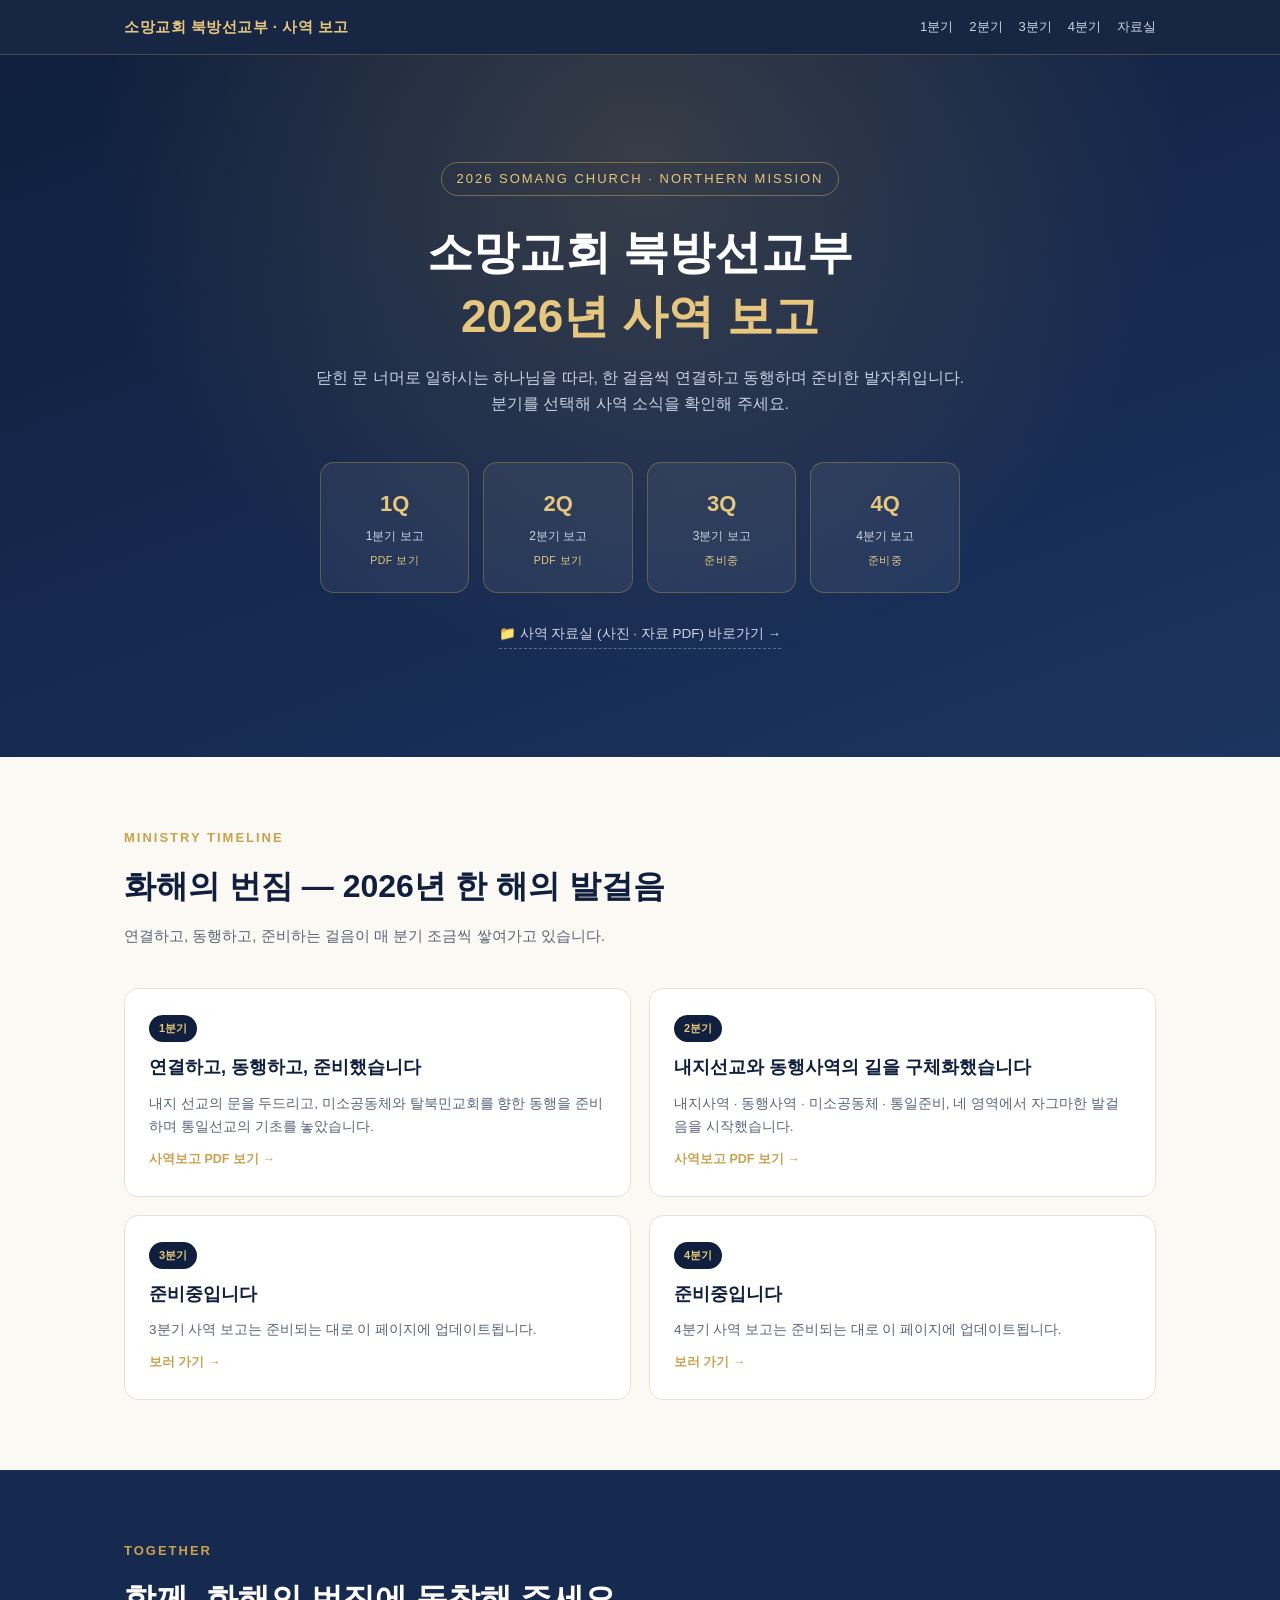
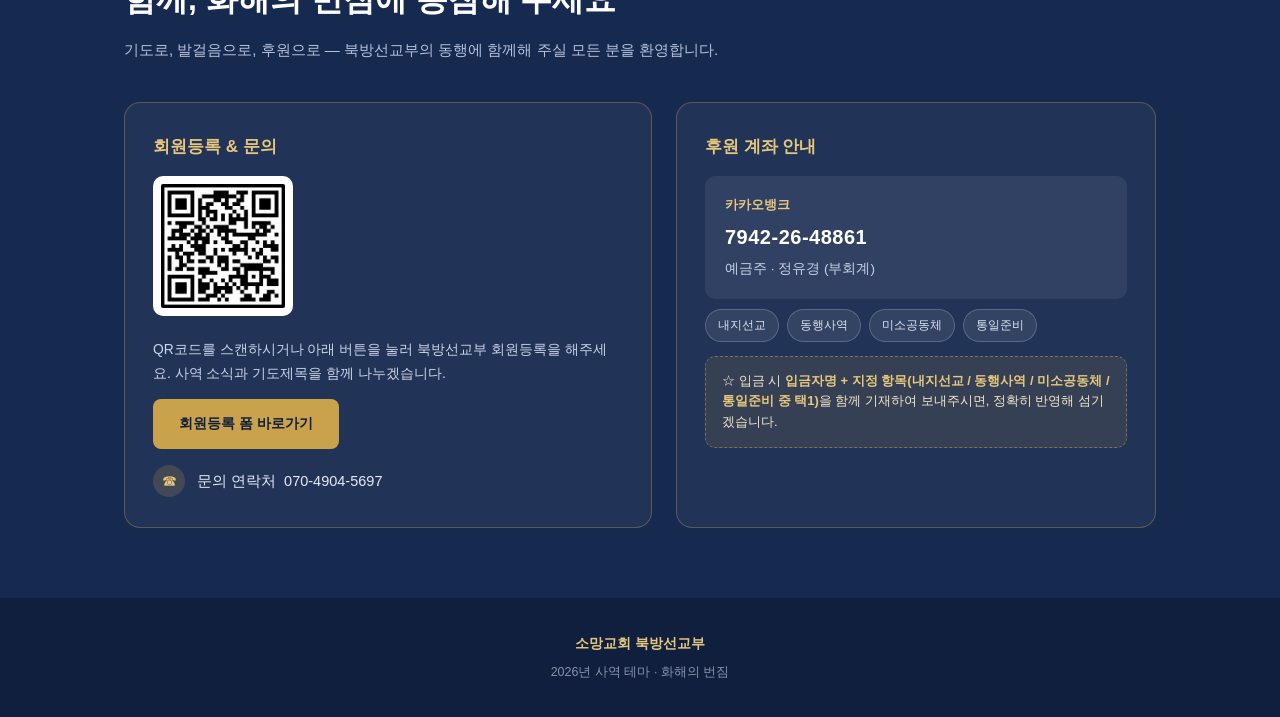
==== index.html @ d66ccf81 "Add files via upload" ====
<!DOCTYPE html>
<html lang="ko">
<head>
<meta charset="UTF-8">
<meta name="viewport" content="width=device-width, initial-scale=1.0">
<title>소망교회 북방선교부 2026년 사역 보고</title>
<link rel="stylesheet" href="css/style.css">

<!-- 카톡 / 네이버 밴드 링크 공유 시 표시되는 미리보기 -->
<meta property="og:type" content="website">
<meta property="og:title" content="소망교회 북방선교부 2026년 사역 보고">
<meta property="og:description" content="닫힌 문 너머로 일하시는 하나님을 따라, 한 걸음씩 연결하고 동행하며 준비한 2026년 북방선교부의 발자취입니다.">
<meta property="og:image" content="https://jinp68.github.io/bukbang-2026-report/images/og-image.png">
<meta property="og:url" content="https://jinp68.github.io/bukbang-2026-report/">
<meta name="twitter:card" content="summary_large_image">
</head>
<body>

<nav class="nav">
  <div class="nav-inner">
    <a href="index.html" class="nav-title">소망교회 북방선교부 · 사역 보고</a>
    <div class="nav-links">
      <a href="reports/pdf/2026-Q1-report.pdf" target="_blank" rel="noopener">1분기</a>
      <a href="reports/pdf/2026-Q2-report.pdf" target="_blank" rel="noopener">2분기</a>
      <a href="reports/q3.html">3분기</a>
      <a href="reports/q4.html">4분기</a>
      <a href="archive/index.html">자료실</a>
    </div>
  </div>
</nav>

<header class="landing-hero">
  <div class="landing-inner">
    <span class="eyebrow">2026 SOMANG CHURCH · NORTHERN MISSION</span>
    <h1>소망교회 북방선교부<br><span>2026년 사역 보고</span></h1>
    <p>닫힌 문 너머로 일하시는 하나님을 따라, 한 걸음씩 연결하고 동행하며 준비한 발자취입니다.<br>분기를 선택해 사역 소식을 확인해 주세요.</p>

    <div class="quarter-grid">
      <a href="reports/pdf/2026-Q1-report.pdf" target="_blank" rel="noopener" class="quarter-card">
        <div class="qnum">1Q</div>
        <div class="qlabel">1분기 보고</div>
        <div class="qstatus">PDF 보기</div>
      </a>
      <a href="reports/pdf/2026-Q2-report.pdf" target="_blank" rel="noopener" class="quarter-card">
        <div class="qnum">2Q</div>
        <div class="qlabel">2분기 보고</div>
        <div class="qstatus">PDF 보기</div>
      </a>
      <a href="reports/q3.html" class="quarter-card">
        <div class="qnum">3Q</div>
        <div class="qlabel">3분기 보고</div>
        <div class="qstatus">준비중</div>
      </a>
      <a href="reports/q4.html" class="quarter-card">
        <div class="qnum">4Q</div>
        <div class="qlabel">4분기 보고</div>
        <div class="qstatus">준비중</div>
      </a>
    </div>

    <div class="archive-link-row">
      <a href="archive/index.html">📁 사역 자료실 (사진 · 자료 PDF) 바로가기 →</a>
    </div>
  </div>
</header>

<section class="landing-summary">
  <div class="wrap">
    <div class="section-head">
      <div class="kicker">Ministry Timeline</div>
      <h2>화해의 번짐 — 2026년 한 해의 발걸음</h2>
      <p>연결하고, 동행하고, 준비하는 걸음이 매 분기 조금씩 쌓여가고 있습니다.</p>
    </div>
    <div class="summary-grid">
      <a href="reports/pdf/2026-Q1-report.pdf" target="_blank" rel="noopener" class="summary-card">
        <div class="tagrow"><span class="qtag">1분기</span></div>
        <h3>연결하고, 동행하고, 준비했습니다</h3>
        <p>내지 선교의 문을 두드리고, 미소공동체와 탈북민교회를 향한 동행을 준비하며 통일선교의 기초를 놓았습니다.</p>
        <div class="go">사역보고 PDF 보기 →</div>
      </a>
      <a href="reports/pdf/2026-Q2-report.pdf" target="_blank" rel="noopener" class="summary-card">
        <div class="tagrow"><span class="qtag">2분기</span></div>
        <h3>내지선교와 동행사역의 길을 구체화했습니다</h3>
        <p>내지사역 · 동행사역 · 미소공동체 · 통일준비, 네 영역에서 자그마한 발걸음을 시작했습니다.</p>
        <div class="go">사역보고 PDF 보기 →</div>
      </a>
      <a href="reports/q3.html" class="summary-card">
        <div class="tagrow"><span class="qtag">3분기</span></div>
        <h3>준비중입니다</h3>
        <p>3분기 사역 보고는 준비되는 대로 이 페이지에 업데이트됩니다.</p>
        <div class="go">보러 가기 →</div>
      </a>
      <a href="reports/q4.html" class="summary-card">
        <div class="tagrow"><span class="qtag">4분기</span></div>
        <h3>준비중입니다</h3>
        <p>4분기 사역 보고는 준비되는 대로 이 페이지에 업데이트됩니다.</p>
        <div class="go">보러 가기 →</div>
      </a>
    </div>
  </div>
</section>

<!-- ================= JOIN (shared footer block) ================= -->
<section id="join" class="join-section">
  <div class="wrap">
    <div class="section-head">
      <div class="kicker">Together</div>
      <h2>함께, 화해의 번짐에 동참해 주세요</h2>
      <p>기도로, 발걸음으로, 후원으로 — 북방선교부의 동행에 함께해 주실 모든 분을 환영합니다.</p>
    </div>

    <div class="join-grid">
      <div class="join-card">
        <h3>회원등록 & 문의</h3>
        <div class="qr-block">
          <img src="images/qr_register.png" alt="회원등록 QR코드">
          <div class="qr-text">
            <p>QR코드를 스캔하시거나 아래 버튼을 눌러 북방선교부 회원등록을 해주세요. 사역 소식과 기도제목을 함께 나누겠습니다.</p>
            <a class="btn btn-gold" href="https://forms.gle/ZsYDFxk24a8wHi7E6" target="_blank" rel="noopener">회원등록 폼 바로가기</a>
          </div>
        </div>
        <div class="contact-line"><span class="ic">☎</span> 문의 연락처 &nbsp;070-4904-5697</div>
      </div>

      <div class="join-card">
        <h3>후원 계좌 안내</h3>
        <div class="donate-account">
          <div class="bank">카카오뱅크</div>
          <div class="num">7942-26-48861</div>
          <div class="holder">예금주 · 정유경 (부회계)</div>
        </div>
        <div class="fund-tags">
          <span>내지선교</span><span>동행사역</span><span>미소공동체</span><span>통일준비</span>
        </div>
        <div class="donate-note">☆ 입금 시 <b>입금자명 + 지정 항목(내지선교 / 동행사역 / 미소공동체 / 통일준비 중 택1)</b>을 함께 기재하여 보내주시면, 정확히 반영해 섬기겠습니다.</div>
      </div>
    </div>
  </div>
</section>

<footer class="site-footer">
  <div class="foot-title">소망교회 북방선교부</div>
  <div>2026년 사역 테마 · 화해의 번짐</div>
</footer>

</body>
</html>
---- css/style.css ----
:root{
  --navy:#0f1f3d;
  --navy-2:#16294f;
  --gold:#c9a24b;
  --gold-light:#e6c77d;
  --cream:#fbf9f4;
  --ink:#22293a;
  --muted:#5c6478;
  --line:#e7e2d6;
}
*{box-sizing:border-box;margin:0;padding:0;}
html{scroll-behavior:smooth;}
body{
  font-family:"Noto Sans KR","Malgun Gothic",-apple-system,sans-serif;
  background:var(--cream);
  color:var(--ink);
  line-height:1.7;
}
img{max-width:100%;display:block;}
.wrap{max-width:1080px;margin:0 auto;padding:0 24px;}
a{color:inherit;}

/* NAV */
.nav{
  position:sticky;top:0;z-index:50;
  background:rgba(15,31,61,0.97);
  backdrop-filter:blur(6px);
  border-bottom:1px solid rgba(201,162,75,0.3);
}
.nav-inner{
  max-width:1080px;margin:0 auto;padding:14px 24px;
  display:flex;align-items:center;justify-content:space-between;flex-wrap:wrap;gap:8px;
}
.nav-title{color:var(--gold-light);font-weight:700;font-size:15px;letter-spacing:0.5px;text-decoration:none;}
.nav-links{display:flex;gap:16px;font-size:13px;flex-wrap:wrap;}
.nav-links a{color:#cdd4e6;text-decoration:none;white-space:nowrap;}
.nav-links a:hover, .nav-links a.active{color:var(--gold-light);}

/* HERO (shared banner style used on quarter pages) */
.hero{
  position:relative;
  background:linear-gradient(160deg,var(--navy) 0%,var(--navy-2) 55%,#1c3560 100%);
  color:#fff;
  padding:70px 24px 54px;
  overflow:hidden;
}
.hero::after{
  content:"";
  position:absolute;inset:0;
  background:radial-gradient(ellipse at 75% 20%, rgba(201,162,75,0.18), transparent 55%);
}
.hero-inner{max-width:1080px;margin:0 auto;position:relative;z-index:2;}
.eyebrow{
  display:inline-block;color:var(--gold-light);font-size:13px;
  letter-spacing:2px;border:1px solid rgba(201,162,75,0.5);
  padding:5px 14px;border-radius:20px;margin-bottom:20px;
}
.hero h1{font-size:clamp(26px,4.2vw,40px);font-weight:800;line-height:1.35;margin-bottom:14px;}
.hero h1 span{color:var(--gold-light);}
.hero p{font-size:15.5px;color:#c9d0e2;max-width:620px;}
.hero-cta{display:flex;flex-wrap:wrap;gap:12px;margin-top:26px;}

.btn{
  display:inline-block;padding:13px 26px;border-radius:8px;font-size:14px;font-weight:700;
  text-decoration:none;transition:0.2s;border:none;cursor:pointer;font-family:inherit;
}
.btn-gold{background:var(--gold);color:var(--navy);}
.btn-gold:hover{background:var(--gold-light);}
.btn-outline{border:1px solid rgba(255,255,255,0.4);color:#fff;background:transparent;}
.btn-outline:hover{border-color:var(--gold-light);color:var(--gold-light);}
.btn-navy{background:var(--navy);color:#fff;}
.btn-navy:hover{background:var(--navy-2);}
.btn[disabled]{opacity:0.45;cursor:not-allowed;pointer-events:none;}

/* SECTION generic */
section{padding:70px 0;}
.section-head{margin-bottom:40px;}
.kicker{color:var(--gold);font-size:13px;font-weight:700;letter-spacing:2px;text-transform:uppercase;margin-bottom:10px;}
.section-head h2{font-size:clamp(24px,3vw,32px);font-weight:800;color:var(--navy);}
.section-head p{color:var(--muted);margin-top:10px;font-size:15px;max-width:640px;}

.stat-grid{
  display:grid;grid-template-columns:repeat(4,1fr);gap:16px;margin-top:30px;
}
.stat-card{
  background:#fff;border:1px solid var(--line);border-radius:12px;
  padding:22px 18px;text-align:center;
}
.stat-num{font-size:26px;font-weight:800;color:var(--navy);}
.stat-label{font-size:12.5px;color:var(--muted);margin-top:6px;line-height:1.5;}

/* month x category matrix */
.matrix{margin-top:30px;display:flex;flex-direction:column;gap:28px;}
.matrix-cat{background:#fff;border:1px solid var(--line);border-radius:14px;overflow:hidden;}
.matrix-cat-head{
  background:var(--navy);color:#fff;padding:14px 22px;font-weight:700;font-size:15px;
  display:flex;align-items:center;gap:10px;
}
.matrix-cat-head .tag{
  background:var(--gold);color:var(--navy);font-size:11px;font-weight:800;
  padding:3px 9px;border-radius:20px;
}
.matrix-months{display:grid;grid-template-columns:repeat(3,1fr);}
.matrix-month{padding:20px 22px;border-left:1px solid var(--line);}
.matrix-month:first-child{border-left:none;}
.matrix-month h4{font-size:13px;color:var(--gold);font-weight:800;margin-bottom:10px;letter-spacing:1px;}
.matrix-month ul{list-style:none;}
.matrix-month li{
  font-size:13.5px;color:var(--ink);padding:5px 0 5px 14px;position:relative;line-height:1.55;
}
.matrix-month li::before{
  content:"·";position:absolute;left:0;color:var(--gold);font-weight:900;
}

/* photo gallery */
.gallery{
  display:grid;grid-template-columns:repeat(4,1fr);gap:10px;margin-top:30px;
}
.gallery figure{
  position:relative;border-radius:10px;overflow:hidden;aspect-ratio:4/3;background:#eee;
}
.gallery img{width:100%;height:100%;object-fit:cover;transition:transform .3s;}
.gallery figure:hover img{transform:scale(1.06);}

/* meaning / pillars */
.pillars{display:grid;grid-template-columns:repeat(3,1fr);gap:20px;margin-top:30px;}
.pillar{
  background:#fff;border:1px solid var(--line);border-radius:14px;padding:28px 24px;
  position:relative;
}
.pillar .num{
  width:38px;height:38px;border-radius:50%;background:var(--navy);color:var(--gold-light);
  display:flex;align-items:center;justify-content:center;font-weight:800;font-size:14px;margin-bottom:16px;
}
.pillar h3{font-size:19px;font-weight:800;color:var(--navy);margin-bottom:4px;}
.pillar .sub{font-size:13px;color:var(--gold);font-weight:700;margin-bottom:14px;}
.pillar p{font-size:13.8px;color:var(--muted);margin-bottom:14px;}
.pillar .next{
  background:var(--cream);border-left:3px solid var(--gold);padding:10px 12px;
  font-size:12.8px;color:var(--ink);border-radius:6px;
}
.pillar .next b{color:var(--navy);}

.tagline{
  text-align:center;margin-top:40px;padding:34px 20px;background:var(--navy);border-radius:16px;color:#fff;
}
.tagline p{font-size:17px;font-weight:700;color:var(--gold-light);}

/* prayer box */
.prayer-box{
  background:#fff;border:1px solid var(--line);border-left:4px solid var(--gold);
  border-radius:10px;padding:22px 24px;margin-top:16px;font-size:14.5px;color:var(--ink);
}
.prayer-box + .prayer-box{margin-top:14px;}
.next-quarter{
  margin-top:26px;background:var(--navy);color:#fff;border-radius:14px;padding:26px 26px;
}
.next-quarter .kicker2{color:var(--gold-light);font-size:12.5px;font-weight:800;letter-spacing:1.5px;margin-bottom:10px;}
.next-quarter p{font-size:14.5px;color:#dbe0ef;}

/* participation / footer join */
.join-section{background:var(--navy-2);color:#fff;}
.join-section .section-head h2{color:#fff;}
.join-section .section-head p{color:#b9c2da;}
.join-grid{display:grid;grid-template-columns:1.1fr 1fr;gap:24px;margin-top:30px;}
.join-card{
  background:rgba(255,255,255,0.05);border:1px solid rgba(201,162,75,0.35);
  border-radius:16px;padding:30px 28px;
}
.join-card h3{color:var(--gold-light);font-size:17px;font-weight:800;margin-bottom:14px;}
.qr-block{display:flex;gap:22px;align-items:center;flex-wrap:wrap;}
.qr-block img{width:140px;height:140px;border-radius:10px;background:#fff;padding:8px;}
.qr-text p{color:#cdd4e6;font-size:13.8px;margin-bottom:14px;}
.contact-line{
  display:flex;align-items:center;gap:12px;margin-top:16px;font-size:14.5px;color:#e7ebf5;
}
.contact-line .ic{
  width:32px;height:32px;border-radius:50%;background:rgba(201,162,75,0.2);
  display:flex;align-items:center;justify-content:center;color:var(--gold-light);font-size:15px;flex:none;
}
.donate-account{
  background:rgba(255,255,255,0.07);border-radius:10px;padding:18px 20px;margin-top:6px;
}
.donate-account .bank{font-size:13px;color:var(--gold-light);font-weight:700;margin-bottom:4px;}
.donate-account .num{font-size:20px;font-weight:800;letter-spacing:0.5px;color:#fff;margin-bottom:4px;}
.donate-account .holder{font-size:13.5px;color:#c9d0e2;}
.donate-note{
  margin-top:14px;background:rgba(201,162,75,0.12);border:1px dashed rgba(201,162,75,0.5);
  border-radius:10px;padding:14px 16px;font-size:13px;color:#f1e6c8;line-height:1.6;
}
.donate-note b{color:var(--gold-light);}
.fund-tags{display:flex;flex-wrap:wrap;gap:8px;margin-top:10px;}
.fund-tags span{
  background:rgba(255,255,255,0.08);border:1px solid rgba(255,255,255,0.2);
  padding:5px 12px;border-radius:20px;font-size:12px;color:#dfe4f0;
}

footer.site-footer{
  background:var(--navy);color:#8b92a8;text-align:center;padding:34px 20px;font-size:12.5px;
}
footer.site-footer .foot-title{color:var(--gold-light);font-weight:700;font-size:14px;margin-bottom:6px;}

.quarter-divider{display:flex;align-items:center;gap:16px;margin:0 0 10px;}
.quarter-badge{
  background:var(--navy);color:var(--gold-light);font-weight:800;font-size:13px;
  padding:6px 16px;border-radius:20px;letter-spacing:1px;
}

/* LANDING PAGE */
.landing-hero{
  min-height:78vh;display:flex;align-items:center;justify-content:center;text-align:center;
  background:linear-gradient(160deg,var(--navy) 0%,var(--navy-2) 55%,#1c3560 100%);
  color:#fff;padding:60px 24px;position:relative;overflow:hidden;
}
.landing-hero::after{
  content:"";position:absolute;inset:0;
  background:radial-gradient(ellipse at 50% 15%, rgba(201,162,75,0.2), transparent 60%);
}
.landing-inner{position:relative;z-index:2;max-width:720px;}
.landing-inner .eyebrow{margin-bottom:24px;}
.landing-inner h1{font-size:clamp(28px,5vw,46px);font-weight:800;line-height:1.4;margin-bottom:16px;}
.landing-inner h1 span{color:var(--gold-light);}
.landing-inner p{font-size:15.5px;color:#c9d0e2;margin-bottom:44px;}

.quarter-grid{
  display:grid;grid-template-columns:repeat(4,1fr);gap:14px;max-width:640px;margin:0 auto;
}
.quarter-card{
  background:rgba(255,255,255,0.06);border:1px solid rgba(201,162,75,0.35);border-radius:14px;
  padding:22px 10px;text-decoration:none;color:#fff;transition:.2s;display:block;
}
.quarter-card:hover{background:rgba(201,162,75,0.15);border-color:var(--gold-light);}
.quarter-card .qnum{font-size:22px;font-weight:800;color:var(--gold-light);}
.quarter-card .qlabel{font-size:12px;color:#cdd4e6;margin-top:4px;}
.quarter-card.disabled{opacity:0.4;pointer-events:none;}
.quarter-card .qstatus{font-size:10.5px;color:var(--gold-light);margin-top:6px;letter-spacing:0.5px;}

.archive-link-row{margin-top:26px;}
.archive-link-row a{
  display:inline-flex;align-items:center;gap:8px;color:#cdd4e6;font-size:13.5px;text-decoration:none;
  border-bottom:1px dashed rgba(255,255,255,0.3);padding-bottom:2px;
}
.archive-link-row a:hover{color:var(--gold-light);border-color:var(--gold-light);}

.landing-summary{padding:70px 0;}
.summary-grid{display:grid;grid-template-columns:repeat(2,1fr);gap:18px;margin-top:30px;}
.summary-card{
  background:#fff;border:1px solid var(--line);border-radius:14px;padding:26px 24px;text-decoration:none;color:var(--ink);
  display:flex;flex-direction:column;gap:10px;
}
.summary-card:hover{border-color:var(--gold);}
.summary-card .tagrow{display:flex;align-items:center;gap:10px;}
.summary-card .qtag{background:var(--navy);color:var(--gold-light);font-size:11px;font-weight:800;padding:4px 10px;border-radius:20px;}
.summary-card h3{font-size:18px;font-weight:800;color:var(--navy);}
.summary-card p{font-size:13.5px;color:var(--muted);}
.summary-card .go{font-size:12.5px;color:var(--gold);font-weight:700;margin-top:auto;}

/* PLACEHOLDER quarter page */
.placeholder-box{
  text-align:center;padding:80px 24px;background:#fff;border:1px dashed var(--line);border-radius:16px;
}
.placeholder-box .icon{font-size:34px;margin-bottom:16px;}
.placeholder-box h3{font-size:20px;color:var(--navy);font-weight:800;margin-bottom:10px;}
.placeholder-box p{color:var(--muted);font-size:14.5px;max-width:480px;margin:0 auto;}

/* ARCHIVE / lock screen */
.lock-wrap{
  min-height:70vh;display:flex;align-items:center;justify-content:center;padding:40px 24px;
}
.lock-card{
  background:#fff;border:1px solid var(--line);border-radius:18px;padding:44px 38px;max-width:400px;width:100%;
  text-align:center;box-shadow:0 12px 40px rgba(15,31,61,0.08);
}
.lock-card .lock-icon{
  width:56px;height:56px;border-radius:50%;background:var(--navy);color:var(--gold-light);
  display:flex;align-items:center;justify-content:center;font-size:24px;margin:0 auto 20px;
}
.lock-card h2{font-size:19px;font-weight:800;color:var(--navy);margin-bottom:8px;}
.lock-card p{font-size:13.5px;color:var(--muted);margin-bottom:22px;}
.lock-card input[type=password]{
  width:100%;padding:13px 16px;border:1px solid var(--line);border-radius:8px;font-size:15px;
  margin-bottom:14px;font-family:inherit;text-align:center;letter-spacing:2px;
}
.lock-card input[type=password]:focus{outline:none;border-color:var(--gold);}
.lock-card .btn{width:100%;}
.lock-error{color:#b23b3b;font-size:12.5px;margin-top:10px;display:none;}
.lock-note{font-size:11.5px;color:#9aa2b4;margin-top:22px;line-height:1.6;}

.archive-content{display:none;}
.archive-toolbar{
  display:flex;justify-content:space-between;align-items:center;flex-wrap:wrap;gap:12px;margin-bottom:30px;
}
.archive-filters{display:flex;gap:8px;flex-wrap:wrap;}
.filter-btn{
  background:#fff;border:1px solid var(--line);color:var(--muted);font-size:12.5px;font-weight:700;
  padding:7px 16px;border-radius:20px;cursor:pointer;font-family:inherit;
}
.filter-btn.active{background:var(--navy);color:var(--gold-light);border-color:var(--navy);}

.archive-grid{display:grid;grid-template-columns:repeat(3,1fr);gap:16px;}
.archive-item{
  background:#fff;border:1px solid var(--line);border-radius:14px;overflow:hidden;text-decoration:none;color:var(--ink);
  display:flex;flex-direction:column;
}
.archive-item .thumb{aspect-ratio:4/3;background:#eee;overflow:hidden;}
.archive-item .thumb img{width:100%;height:100%;object-fit:cover;}
.archive-item .thumb.pdf-thumb{
  display:flex;align-items:center;justify-content:center;background:linear-gradient(135deg,var(--navy),var(--navy-2));
  color:var(--gold-light);font-size:30px;font-weight:800;
}
.archive-item .body{padding:14px 16px;}
.archive-item .body .cat{font-size:10.5px;color:var(--gold);font-weight:800;letter-spacing:0.5px;text-transform:uppercase;}
.archive-item .body h4{font-size:14px;font-weight:700;color:var(--ink);margin-top:4px;line-height:1.4;}
.archive-item .body .meta{font-size:11.5px;color:var(--muted);margin-top:6px;}
.archive-empty{grid-column:1/-1;text-align:center;padding:60px 20px;color:var(--muted);font-size:14px;}

@media (max-width:820px){
  .stat-grid{grid-template-columns:repeat(2,1fr);}
  .matrix-months{grid-template-columns:1fr;}
  .matrix-month{border-left:none;border-top:1px solid var(--line);}
  .matrix-month:first-child{border-top:none;}
  .gallery{grid-template-columns:repeat(2,1fr);}
  .pillars{grid-template-columns:1fr;}
  .join-grid{grid-template-columns:1fr;}
  .nav-links{font-size:12px;gap:10px;}
  .quarter-grid{grid-template-columns:repeat(2,1fr);}
  .summary-grid{grid-template-columns:1fr;}
  .archive-grid{grid-template-columns:repeat(2,1fr);}
}
@media (max-width:480px){
  .archive-grid{grid-template-columns:1fr;}
}
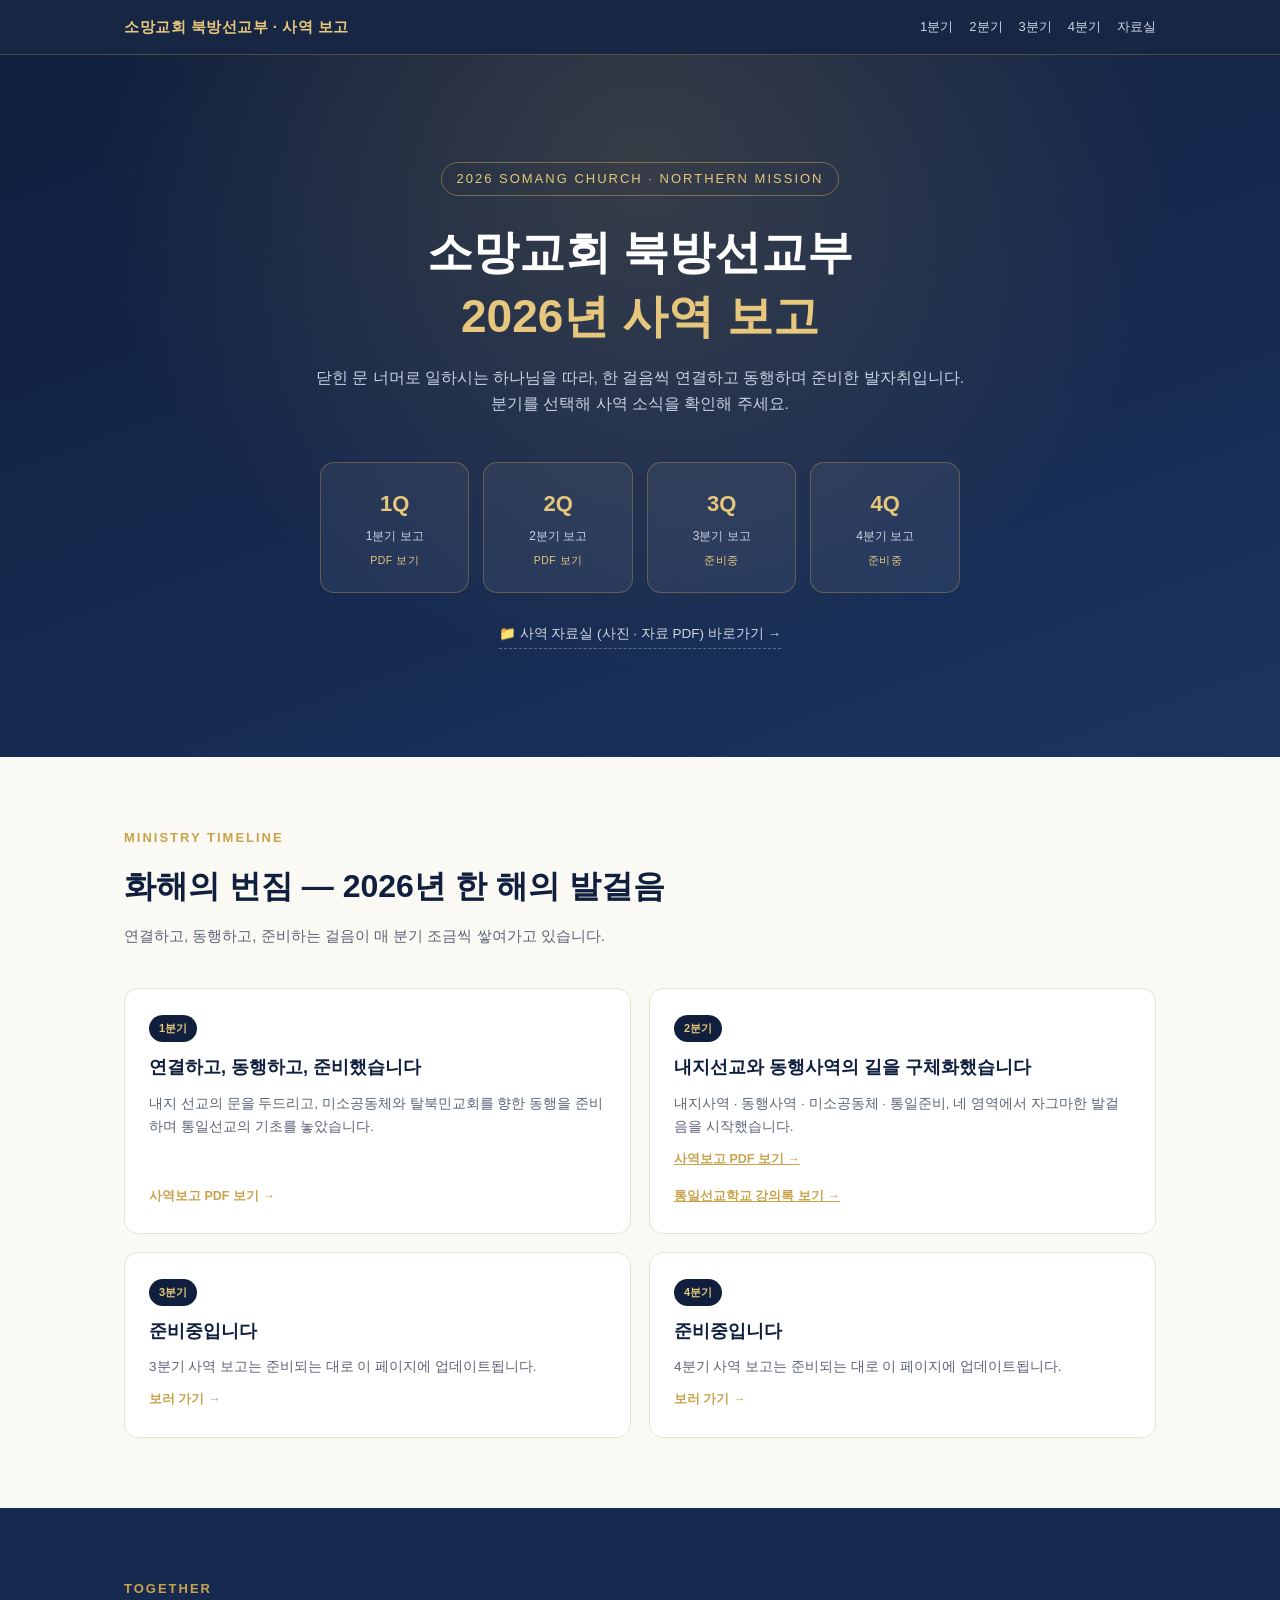
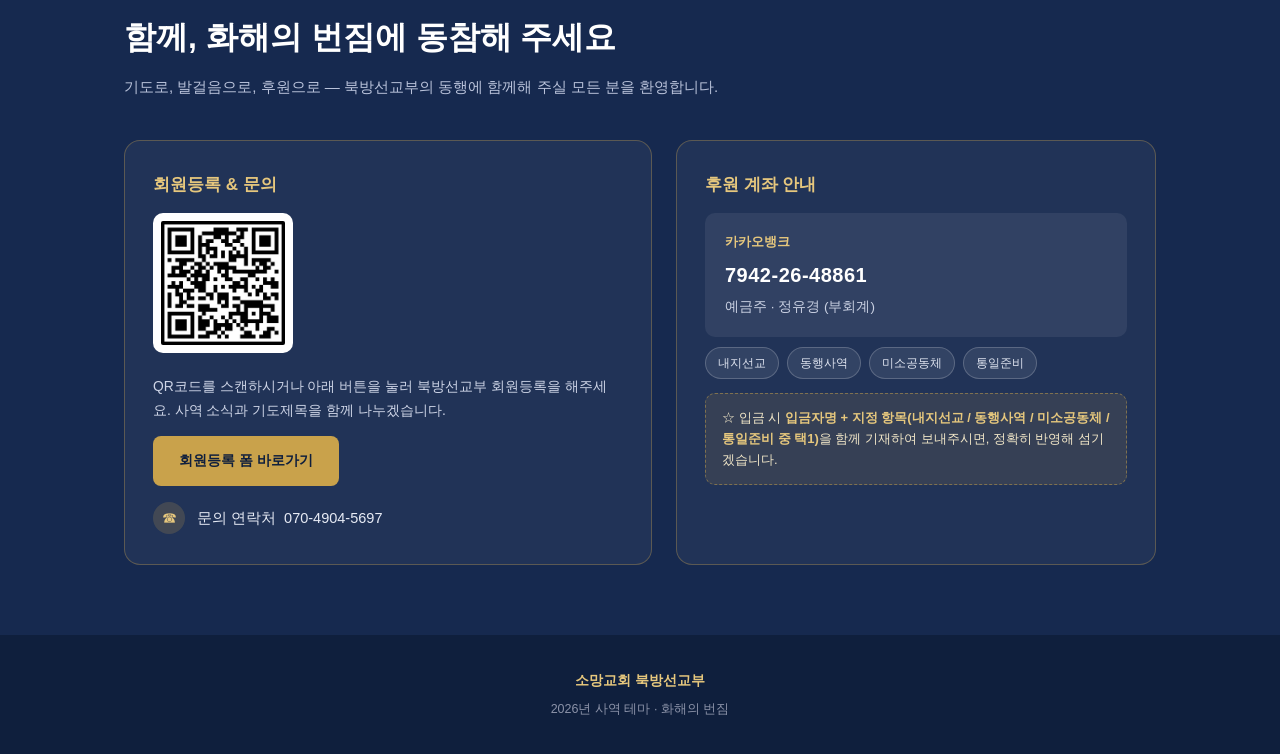
==== commit dd38f1d2: "Add files via upload" ====
--- a/index.html
+++ b/index.html
@@ -1,6 +1,15 @@
 <!DOCTYPE html>
 <html lang="ko">
 <head>
+<!-- Google tag (gtag.js) -->
+<script async src="https://www.googletagmanager.com/gtag/js?id=G-LS4SZ3VNNW"></script>
+<script>
+  window.dataLayer = window.dataLayer || [];
+  function gtag(){dataLayer.push(arguments);}
+  gtag('js', new Date());
+  gtag('config', 'G-LS4SZ3VNNW');
+</script>
+
 <meta charset="UTF-8">
 <meta name="viewport" content="width=device-width, initial-scale=1.0">
 <title>소망교회 북방선교부 2026년 사역 보고</title>
@@ -20,8 +29,8 @@
   <div class="nav-inner">
     <a href="index.html" class="nav-title">소망교회 북방선교부 · 사역 보고</a>
     <div class="nav-links">
-      <a href="reports/pdf/2026-Q1-report.pdf" target="_blank" rel="noopener">1분기</a>
-      <a href="reports/pdf/2026-Q2-report.pdf" target="_blank" rel="noopener">2분기</a>
+      <a href="reports/pdf/2026-Q1-report.pdf" target="_blank" rel="noopener" onclick="gtag('event','pdf_download',{'report_quarter':'Q1'})">1분기</a>
+      <a href="reports/pdf/2026-Q2-report.pdf" target="_blank" rel="noopener" onclick="gtag('event','pdf_download',{'report_quarter':'Q2'})">2분기</a>
       <a href="reports/q3.html">3분기</a>
       <a href="reports/q4.html">4분기</a>
       <a href="archive/index.html">자료실</a>
@@ -36,12 +45,12 @@
     <p>닫힌 문 너머로 일하시는 하나님을 따라, 한 걸음씩 연결하고 동행하며 준비한 발자취입니다.<br>분기를 선택해 사역 소식을 확인해 주세요.</p>
 
     <div class="quarter-grid">
-      <a href="reports/pdf/2026-Q1-report.pdf" target="_blank" rel="noopener" class="quarter-card">
+      <a href="reports/pdf/2026-Q1-report.pdf" target="_blank" rel="noopener" onclick="gtag('event','pdf_download',{'report_quarter':'Q1'})" class="quarter-card">
         <div class="qnum">1Q</div>
         <div class="qlabel">1분기 보고</div>
         <div class="qstatus">PDF 보기</div>
       </a>
-      <a href="reports/pdf/2026-Q2-report.pdf" target="_blank" rel="noopener" class="quarter-card">
+      <a href="reports/pdf/2026-Q2-report.pdf" target="_blank" rel="noopener" onclick="gtag('event','pdf_download',{'report_quarter':'Q2'})" class="quarter-card">
         <div class="qnum">2Q</div>
         <div class="qlabel">2분기 보고</div>
         <div class="qstatus">PDF 보기</div>
@@ -72,18 +81,19 @@
       <p>연결하고, 동행하고, 준비하는 걸음이 매 분기 조금씩 쌓여가고 있습니다.</p>
     </div>
     <div class="summary-grid">
-      <a href="reports/pdf/2026-Q1-report.pdf" target="_blank" rel="noopener" class="summary-card">
+      <a href="reports/pdf/2026-Q1-report.pdf" target="_blank" rel="noopener" onclick="gtag('event','pdf_download',{'report_quarter':'Q1'})" class="summary-card">
         <div class="tagrow"><span class="qtag">1분기</span></div>
         <h3>연결하고, 동행하고, 준비했습니다</h3>
         <p>내지 선교의 문을 두드리고, 미소공동체와 탈북민교회를 향한 동행을 준비하며 통일선교의 기초를 놓았습니다.</p>
         <div class="go">사역보고 PDF 보기 →</div>
       </a>
-      <a href="reports/pdf/2026-Q2-report.pdf" target="_blank" rel="noopener" class="summary-card">
+      <div class="summary-card" style="text-decoration:none;">
         <div class="tagrow"><span class="qtag">2분기</span></div>
         <h3>내지선교와 동행사역의 길을 구체화했습니다</h3>
         <p>내지사역 · 동행사역 · 미소공동체 · 통일준비, 네 영역에서 자그마한 발걸음을 시작했습니다.</p>
-        <div class="go">사역보고 PDF 보기 →</div>
-      </a>
+        <a href="reports/pdf/2026-Q2-report.pdf" target="_blank" rel="noopener" onclick="gtag('event','pdf_download',{'report_quarter':'Q2'})" class="go" style="display:block;">사역보고 PDF 보기 →</a>
+        <a href="reports/lectures.html" class="go" style="display:block;margin-top:6px;">통일선교학교 강의록 보기 →</a>
+      </div>
       <a href="reports/q3.html" class="summary-card">
         <div class="tagrow"><span class="qtag">3분기</span></div>
         <h3>준비중입니다</h3>
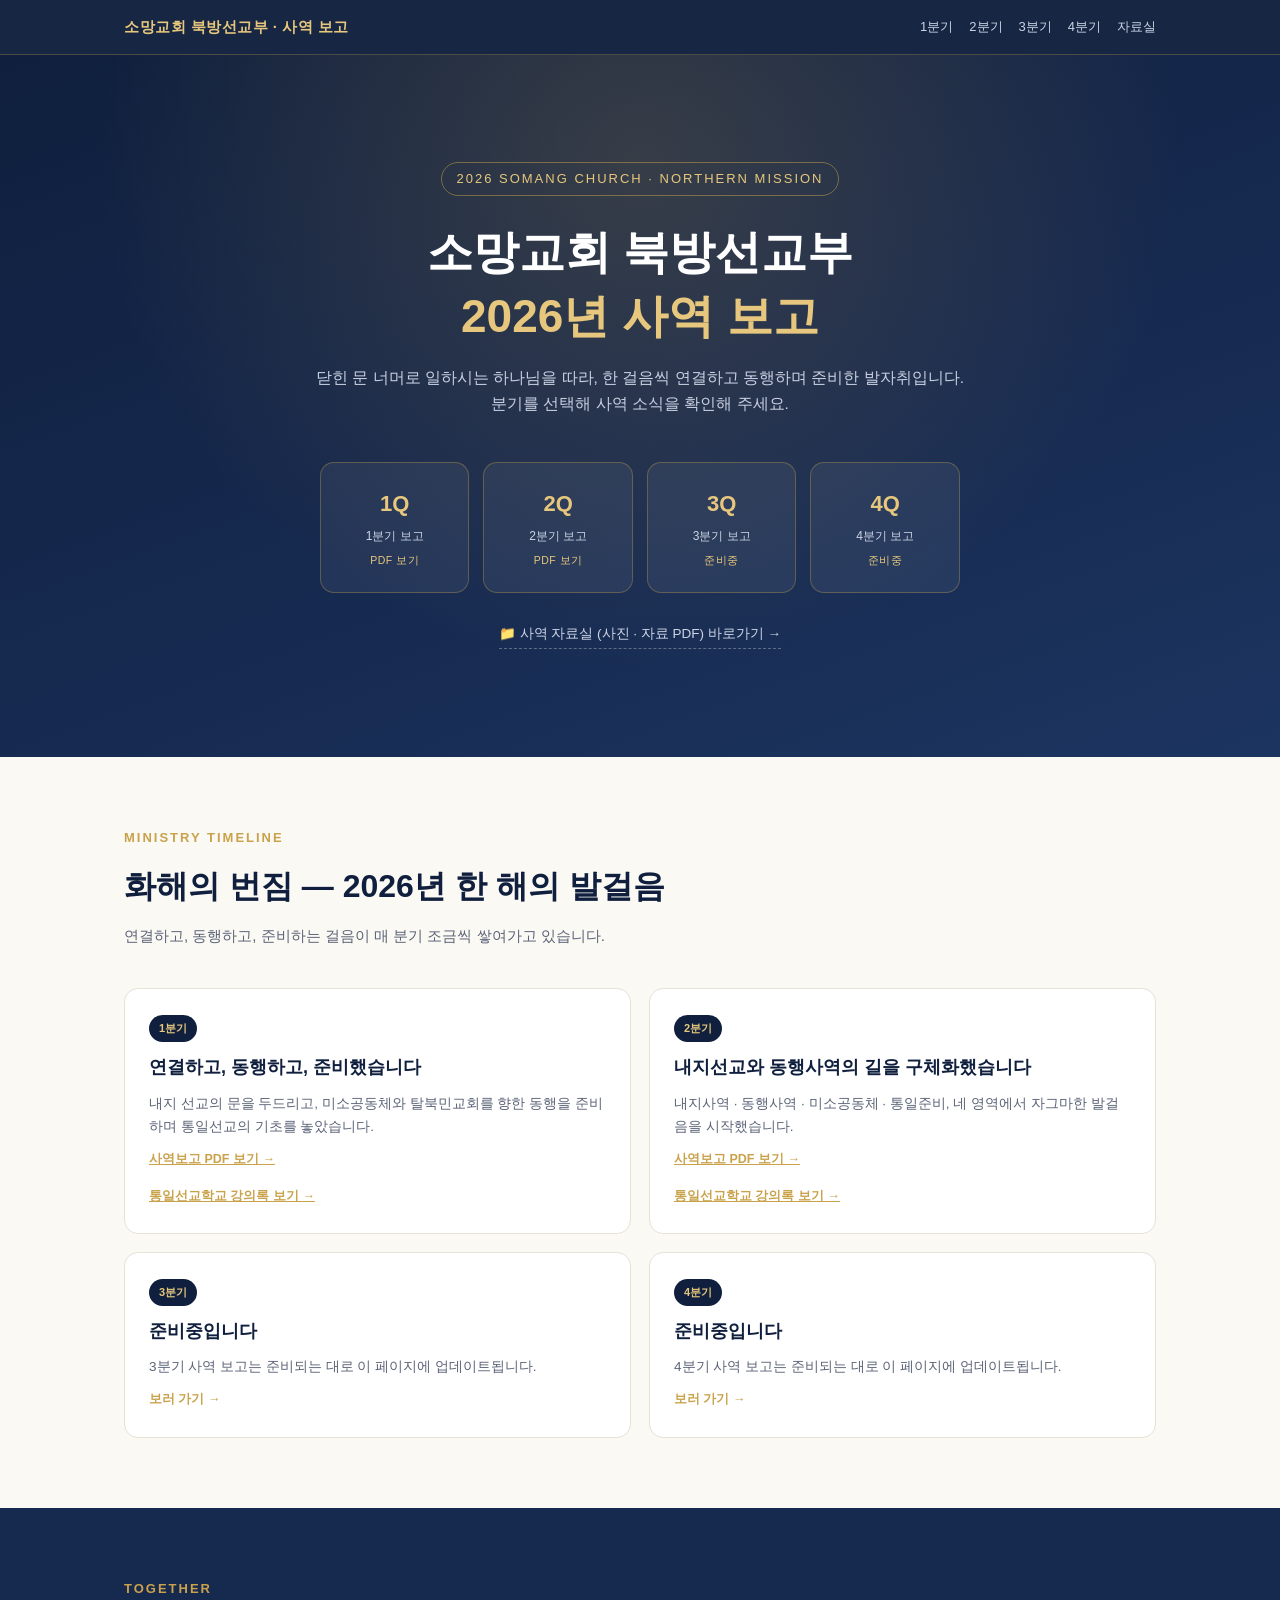
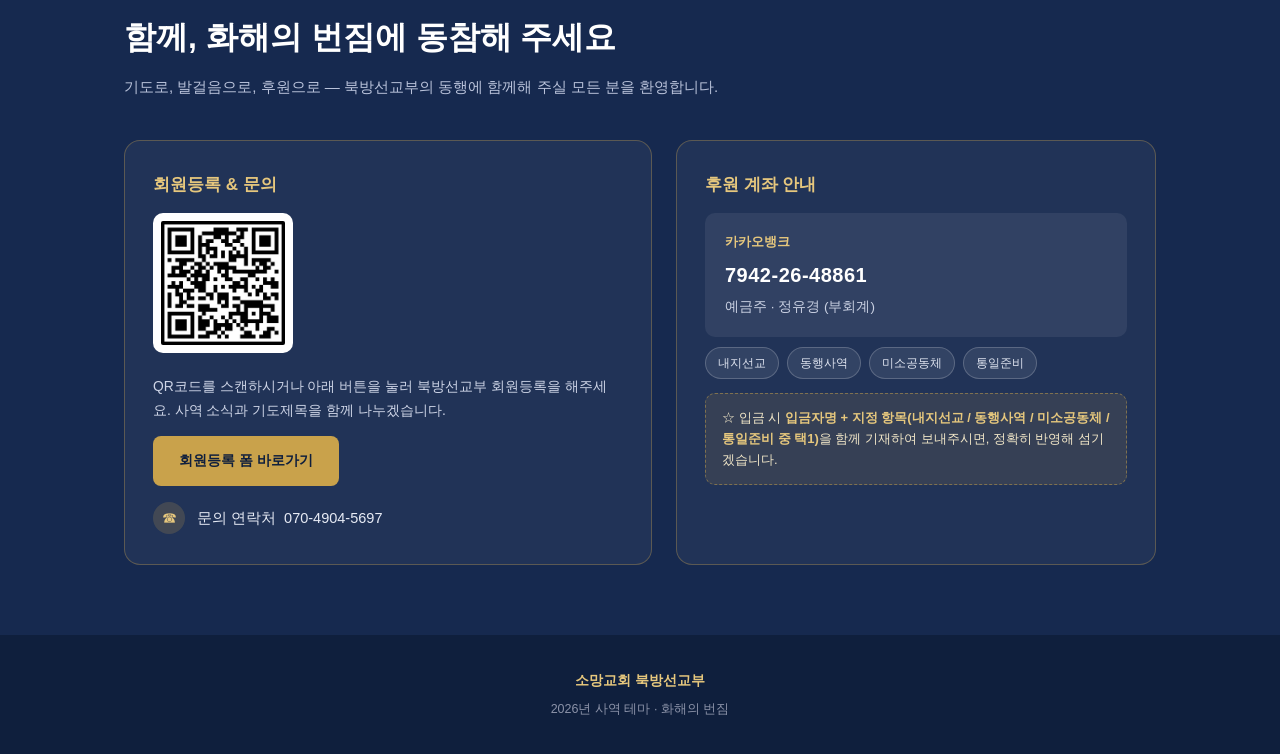
==== commit 6a7245e3: "Add files via upload" ====
--- a/index.html
+++ b/index.html
@@ -81,12 +81,13 @@
       <p>연결하고, 동행하고, 준비하는 걸음이 매 분기 조금씩 쌓여가고 있습니다.</p>
     </div>
     <div class="summary-grid">
-      <a href="reports/pdf/2026-Q1-report.pdf" target="_blank" rel="noopener" onclick="gtag('event','pdf_download',{'report_quarter':'Q1'})" class="summary-card">
+      <div class="summary-card" style="text-decoration:none;">
         <div class="tagrow"><span class="qtag">1분기</span></div>
         <h3>연결하고, 동행하고, 준비했습니다</h3>
         <p>내지 선교의 문을 두드리고, 미소공동체와 탈북민교회를 향한 동행을 준비하며 통일선교의 기초를 놓았습니다.</p>
-        <div class="go">사역보고 PDF 보기 →</div>
-      </a>
+        <a href="reports/pdf/2026-Q1-report.pdf" target="_blank" rel="noopener" onclick="gtag('event','pdf_download',{'report_quarter':'Q1'})" class="go" style="display:block;">사역보고 PDF 보기 →</a>
+        <a href="reports/pdf/lectures/2025-summary.pdf" target="_blank" rel="noopener" onclick="gtag('event','lecture_download',{'lecture':'2025_summary'})" class="go" style="display:block;margin-top:6px;">통일선교학교 강의록 보기 →</a>
+      </div>
       <div class="summary-card" style="text-decoration:none;">
         <div class="tagrow"><span class="qtag">2분기</span></div>
         <h3>내지선교와 동행사역의 길을 구체화했습니다</h3>
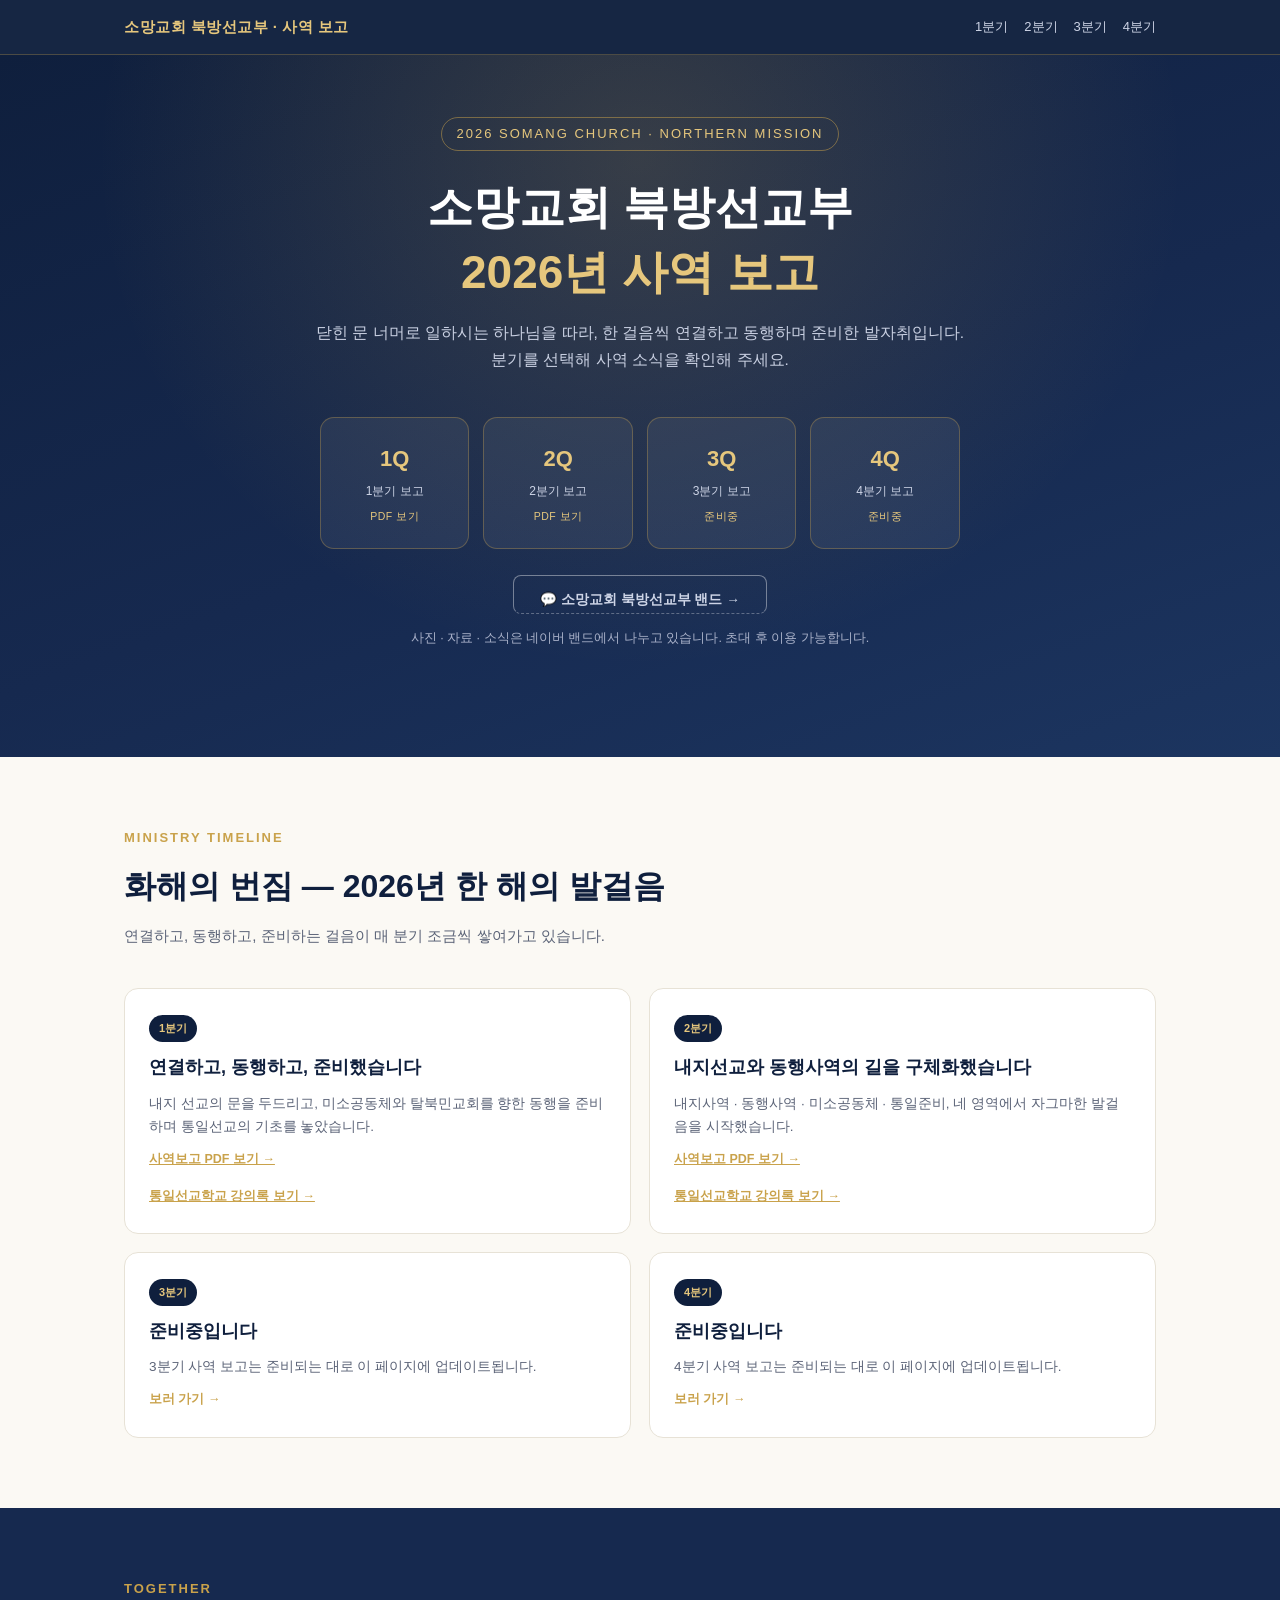
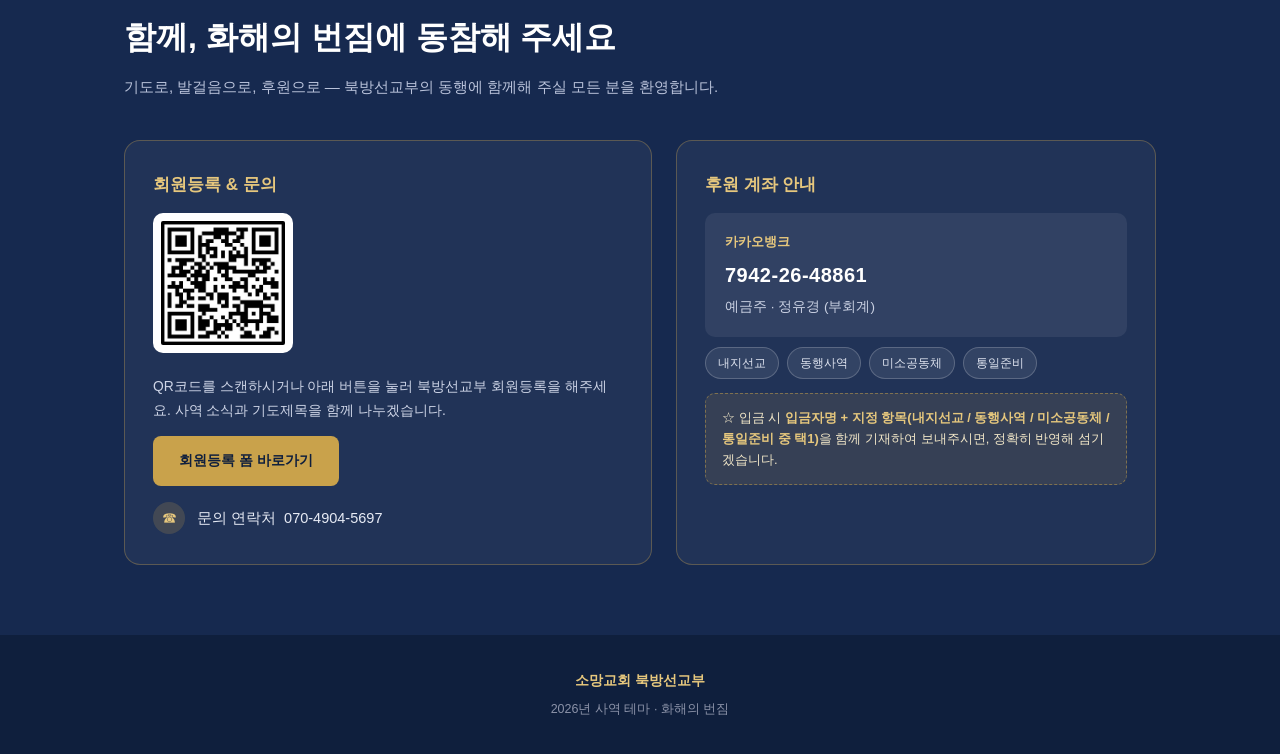
==== commit 47f01186: "Add files via upload" ====
--- a/index.html
+++ b/index.html
@@ -33,7 +33,6 @@
       <a href="reports/pdf/2026-Q2-report.pdf" target="_blank" rel="noopener" onclick="gtag('event','pdf_download',{'report_quarter':'Q2'})">2분기</a>
       <a href="reports/q3.html">3분기</a>
       <a href="reports/q4.html">4분기</a>
-      <a href="archive/index.html">자료실</a>
     </div>
   </div>
 </nav>
@@ -68,7 +67,8 @@
     </div>
 
     <div class="archive-link-row">
-      <a href="archive/index.html">📁 사역 자료실 (사진 · 자료 PDF) 바로가기 →</a>
+      <a href="https://www.band.us/band/97592712/post" target="_blank" rel="noopener" class="btn btn-outline" onclick="gtag('event','band_click')">💬 소망교회 북방선교부 밴드 →</a>
+      <p style="margin-top:14px;font-size:12.5px;color:#a9b1c9;">사진 · 자료 · 소식은 네이버 밴드에서 나누고 있습니다. 초대 후 이용 가능합니다.</p>
     </div>
   </div>
 </header>
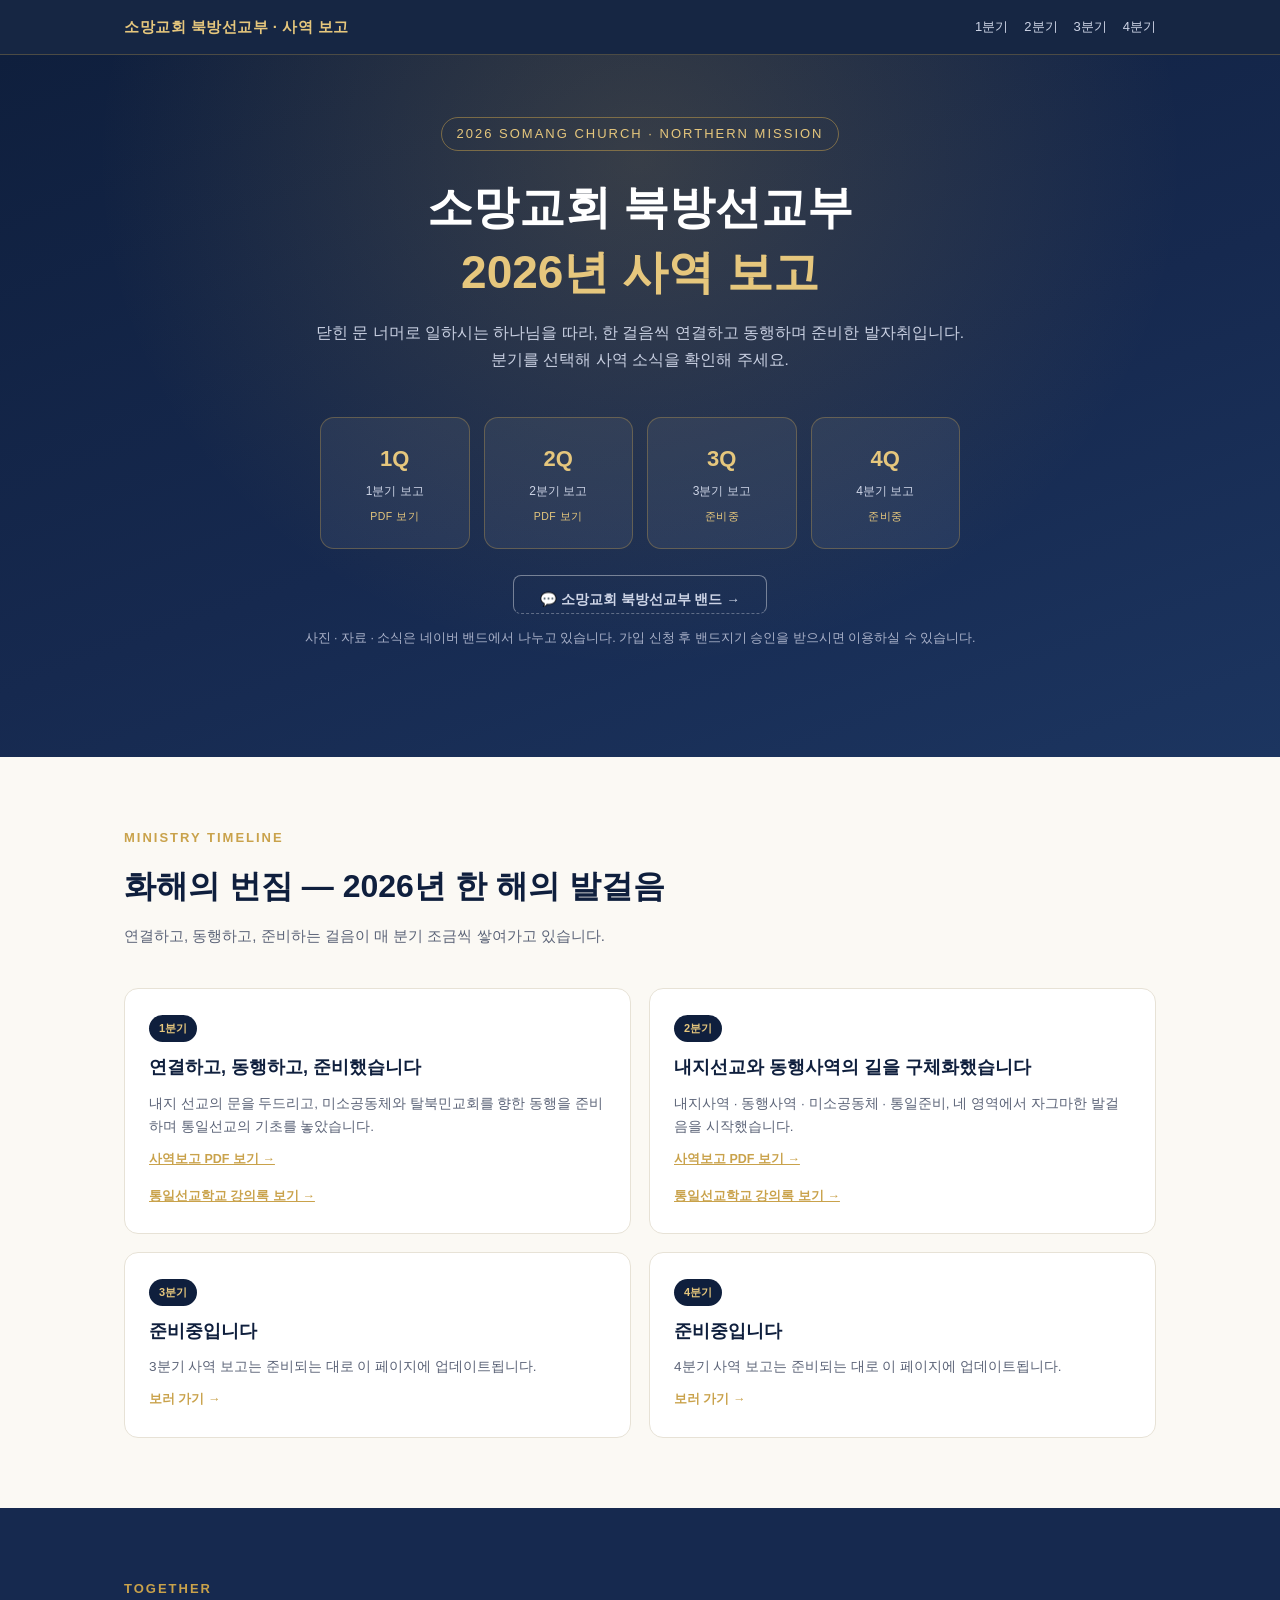
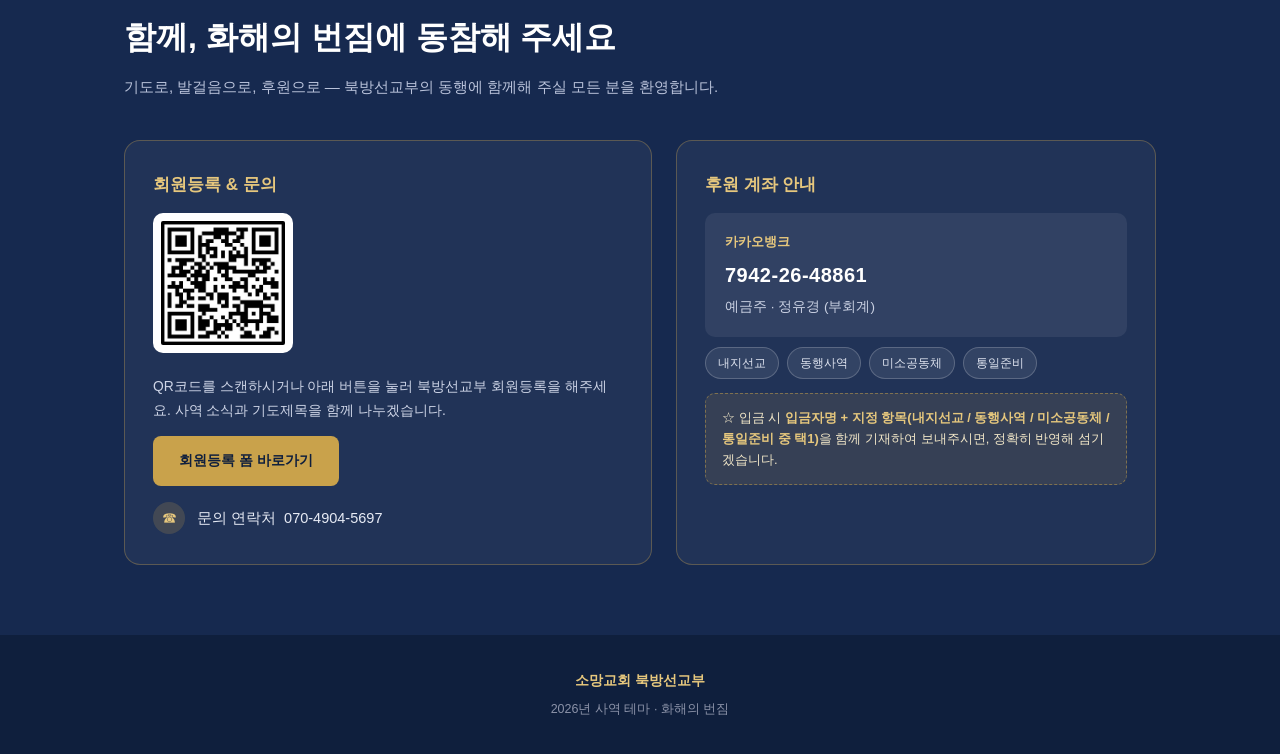
==== commit 153d7ec1: "Add files via upload" ====
--- a/index.html
+++ b/index.html
@@ -68,7 +68,7 @@
 
     <div class="archive-link-row">
       <a href="https://www.band.us/band/97592712/post" target="_blank" rel="noopener" class="btn btn-outline" onclick="gtag('event','band_click')">💬 소망교회 북방선교부 밴드 →</a>
-      <p style="margin-top:14px;font-size:12.5px;color:#a9b1c9;">사진 · 자료 · 소식은 네이버 밴드에서 나누고 있습니다. 초대 후 이용 가능합니다.</p>
+      <p style="margin-top:14px;font-size:12.5px;color:#a9b1c9;">사진 · 자료 · 소식은 네이버 밴드에서 나누고 있습니다. 가입 신청 후 밴드지기 승인을 받으시면 이용하실 수 있습니다.</p>
     </div>
   </div>
 </header>
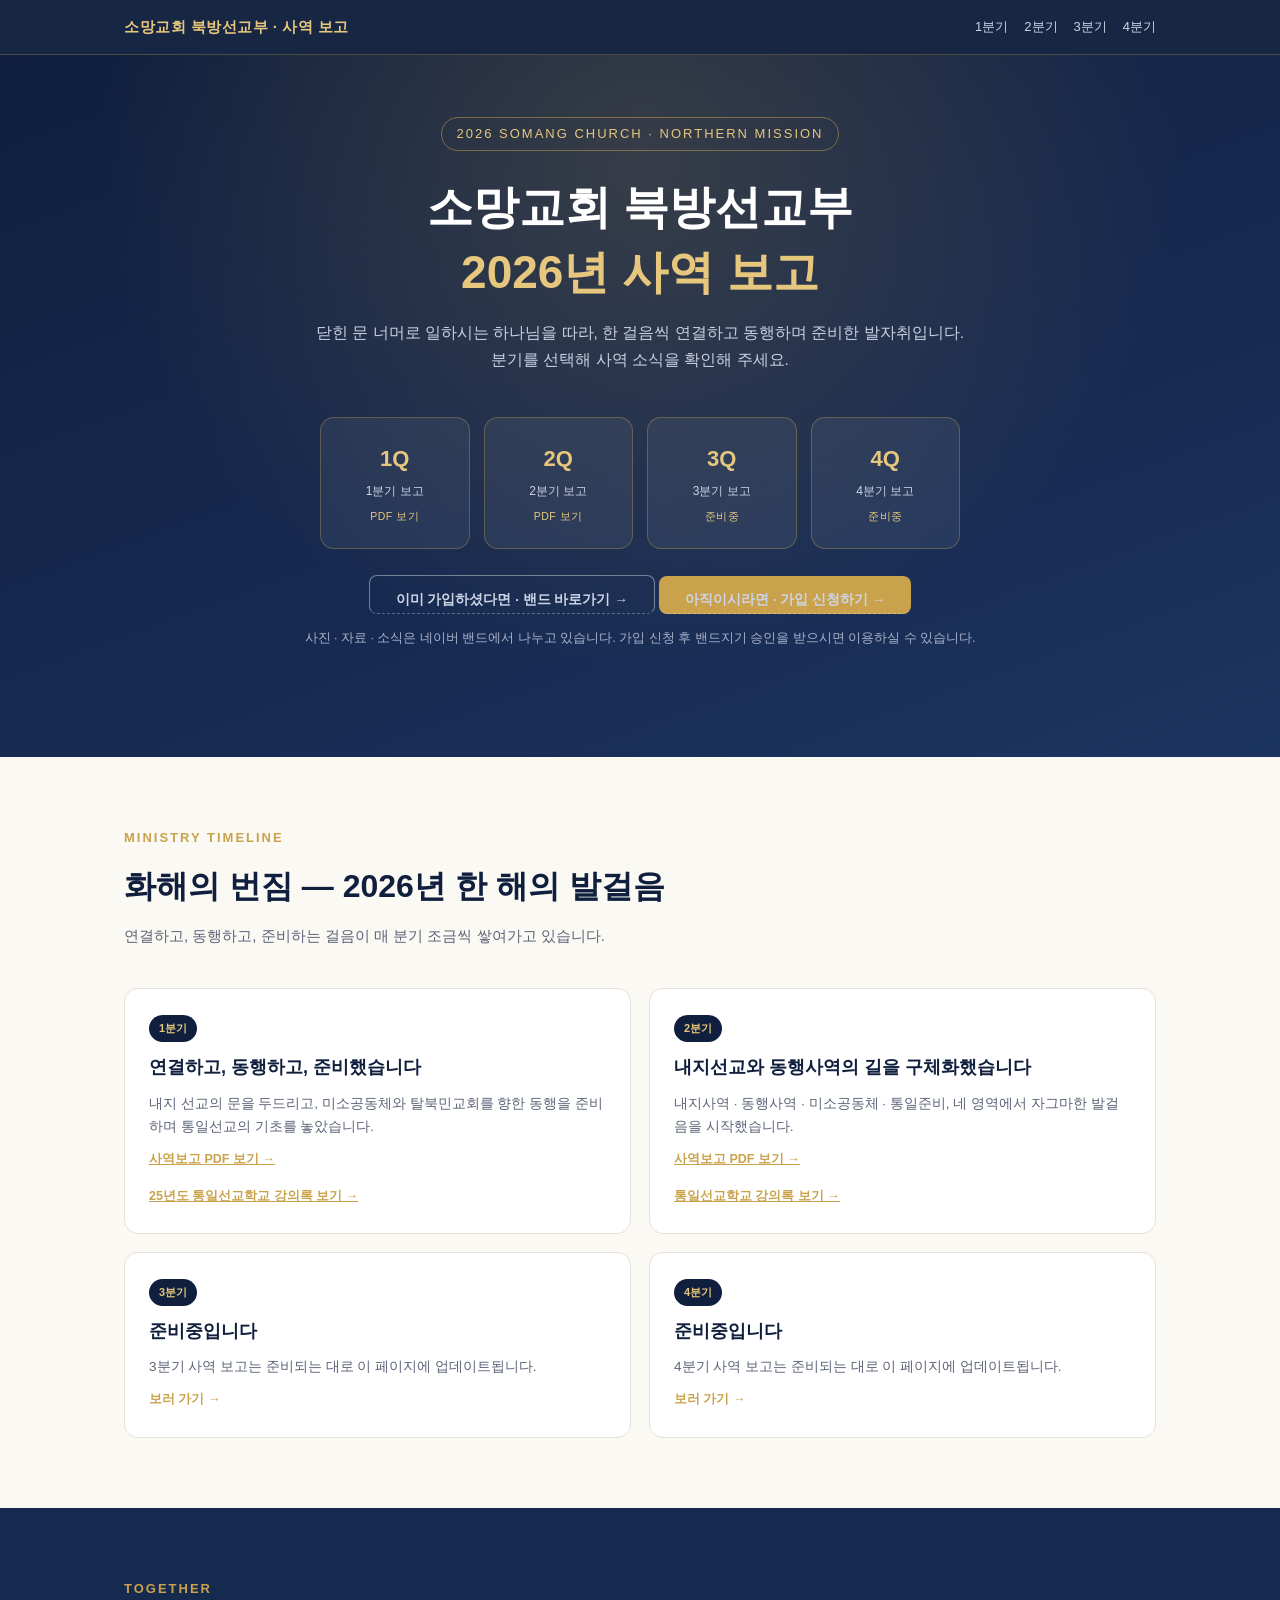
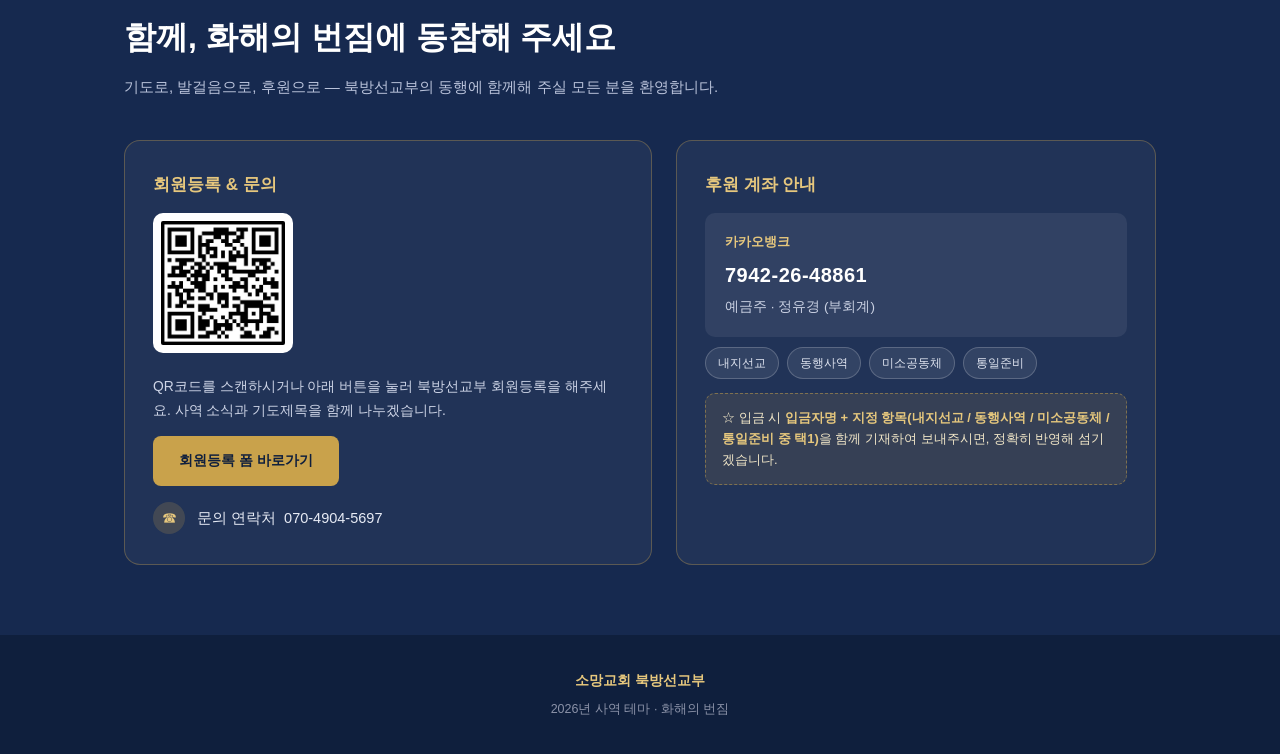
==== commit 0ac4c8c3: "Add files via upload" ====
--- a/index.html
+++ b/index.html
@@ -67,7 +67,14 @@
     </div>
 
     <div class="archive-link-row">
-      <a href="https://www.band.us/band/97592712/post" target="_blank" rel="noopener" class="btn btn-outline" onclick="gtag('event','band_click')">💬 소망교회 북방선교부 밴드 →</a>
+      <div class="band-btn-row">
+        <a href="https://www.band.us/band/97592712/post" target="_blank" rel="noopener" class="btn btn-outline btn-sm" onclick="gtag('event','band_click',{'band_action':'existing_member'})">
+          이미 가입하셨다면 · 밴드 바로가기 →
+        </a>
+        <a href="https://band.us/n/aea1A6sb05A8o" target="_blank" rel="noopener" class="btn btn-gold btn-sm" onclick="gtag('event','band_click',{'band_action':'join_request'})">
+          아직이시라면 · 가입 신청하기 →
+        </a>
+      </div>
       <p style="margin-top:14px;font-size:12.5px;color:#a9b1c9;">사진 · 자료 · 소식은 네이버 밴드에서 나누고 있습니다. 가입 신청 후 밴드지기 승인을 받으시면 이용하실 수 있습니다.</p>
     </div>
   </div>
@@ -86,7 +93,7 @@
         <h3>연결하고, 동행하고, 준비했습니다</h3>
         <p>내지 선교의 문을 두드리고, 미소공동체와 탈북민교회를 향한 동행을 준비하며 통일선교의 기초를 놓았습니다.</p>
         <a href="reports/pdf/2026-Q1-report.pdf" target="_blank" rel="noopener" onclick="gtag('event','pdf_download',{'report_quarter':'Q1'})" class="go" style="display:block;">사역보고 PDF 보기 →</a>
-        <a href="reports/pdf/lectures/2025-summary.pdf" target="_blank" rel="noopener" onclick="gtag('event','lecture_download',{'lecture':'2025_summary'})" class="go" style="display:block;margin-top:6px;">통일선교학교 강의록 보기 →</a>
+        <a href="reports/pdf/lectures/2025-summary.pdf" target="_blank" rel="noopener" onclick="gtag('event','lecture_download',{'lecture':'2025_summary'})" class="go" style="display:block;margin-top:6px;">25년도 통일선교학교 강의록 보기 →</a>
       </div>
       <div class="summary-card" style="text-decoration:none;">
         <div class="tagrow"><span class="qtag">2분기</span></div>
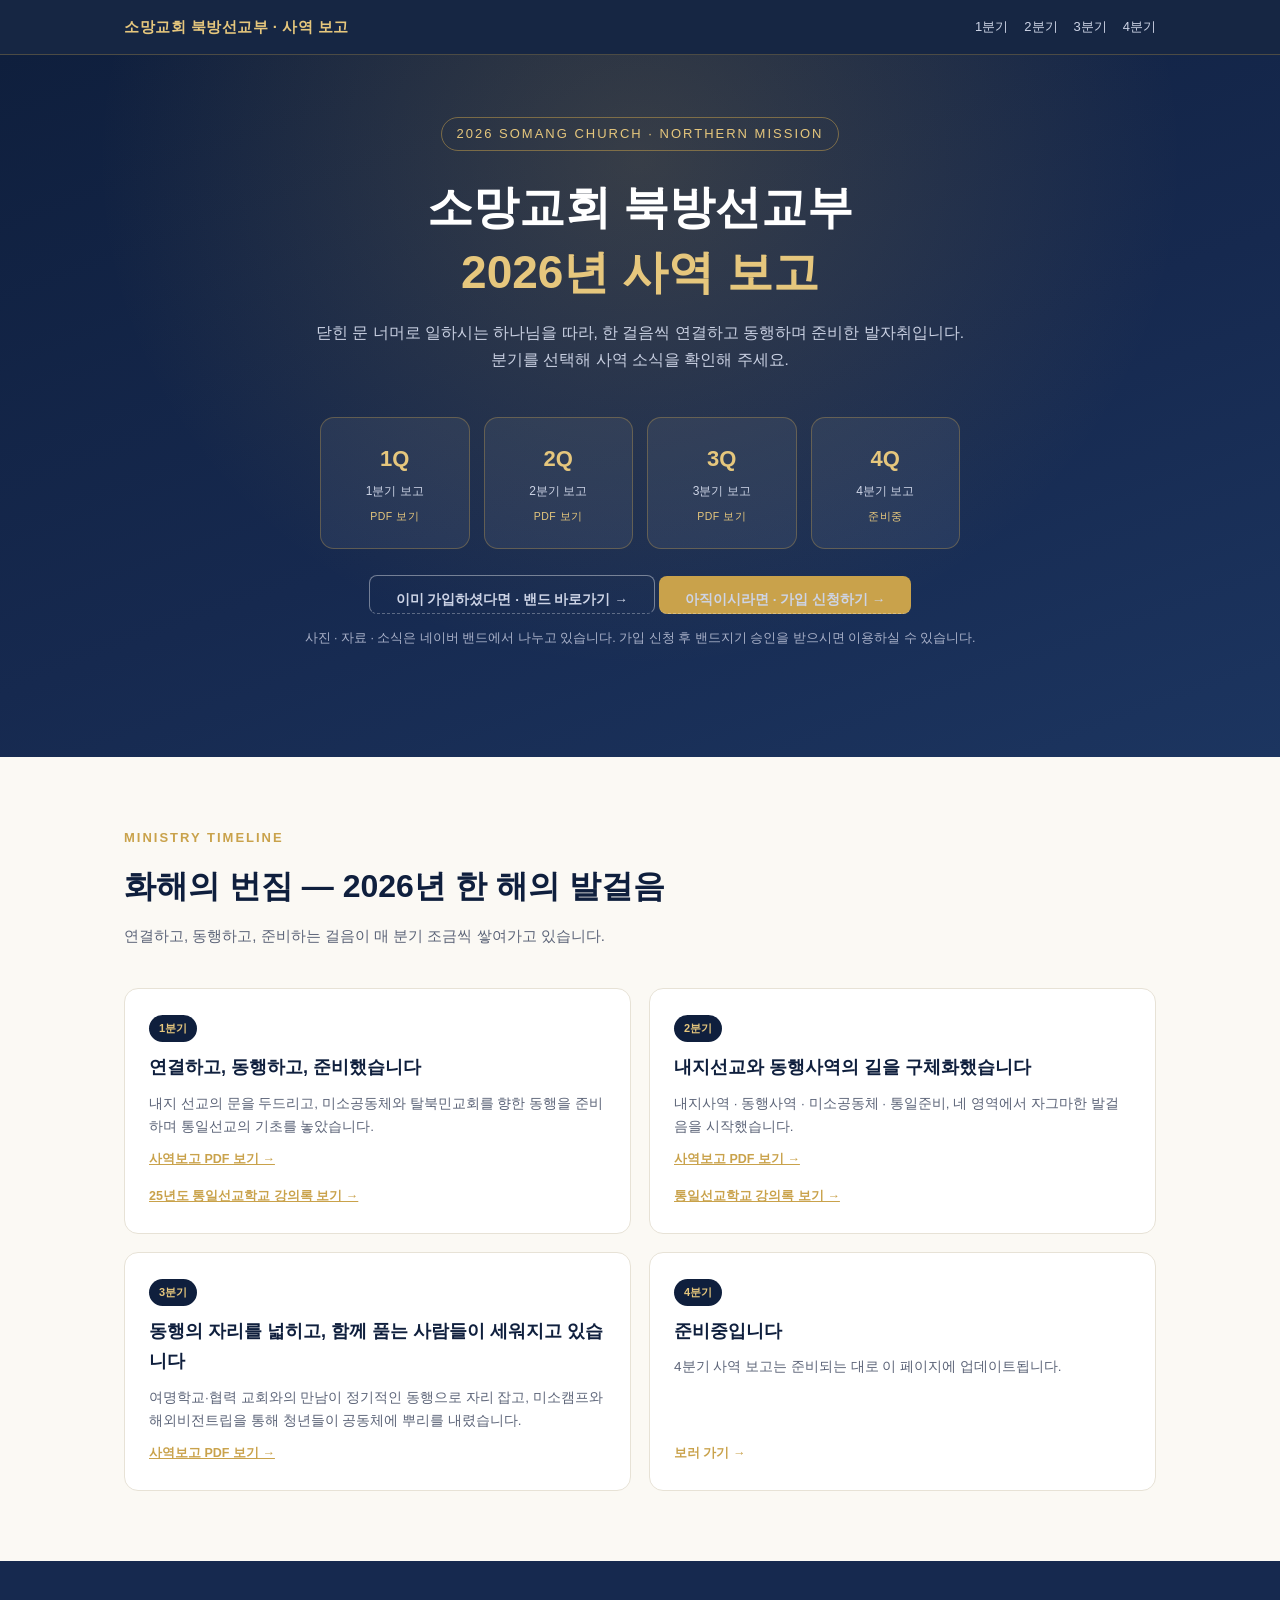
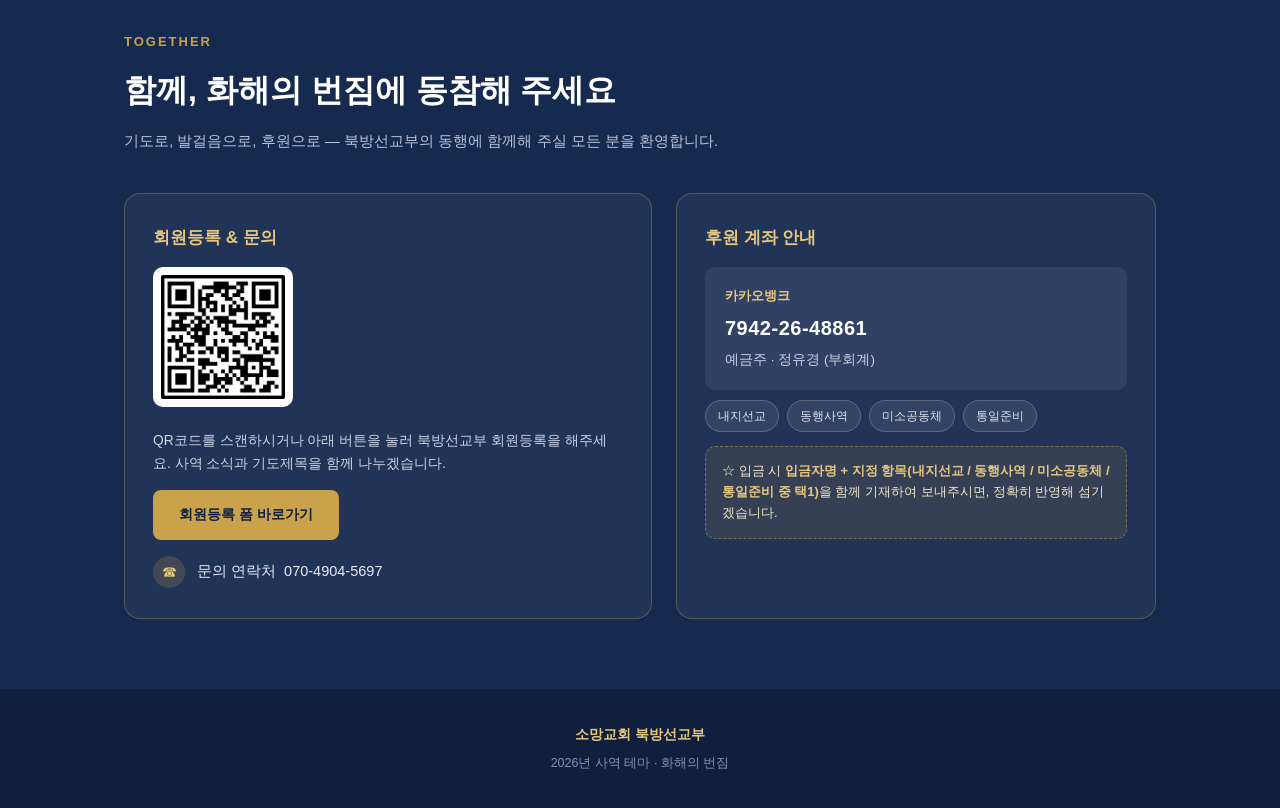
==== commit 1476fc2a: "Add files via upload" ====
--- a/index.html
+++ b/index.html
@@ -31,7 +31,7 @@
     <div class="nav-links">
       <a href="reports/pdf/2026-Q1-report.pdf" target="_blank" rel="noopener" onclick="gtag('event','pdf_download',{'report_quarter':'Q1'})">1분기</a>
       <a href="reports/pdf/2026-Q2-report.pdf" target="_blank" rel="noopener" onclick="gtag('event','pdf_download',{'report_quarter':'Q2'})">2분기</a>
-      <a href="reports/q3.html">3분기</a>
+      <a href="reports/pdf/2026-Q3-report.pdf" target="_blank" rel="noopener" onclick="gtag('event','pdf_download',{'report_quarter':'Q3'})">3분기</a>
       <a href="reports/q4.html">4분기</a>
     </div>
   </div>
@@ -54,10 +54,10 @@
         <div class="qlabel">2분기 보고</div>
         <div class="qstatus">PDF 보기</div>
       </a>
-      <a href="reports/q3.html" class="quarter-card">
+      <a href="reports/pdf/2026-Q3-report.pdf" target="_blank" rel="noopener" onclick="gtag('event','pdf_download',{'report_quarter':'Q3'})" class="quarter-card">
         <div class="qnum">3Q</div>
         <div class="qlabel">3분기 보고</div>
-        <div class="qstatus">준비중</div>
+        <div class="qstatus">PDF 보기</div>
       </a>
       <a href="reports/q4.html" class="quarter-card">
         <div class="qnum">4Q</div>
@@ -102,12 +102,12 @@
         <a href="reports/pdf/2026-Q2-report.pdf" target="_blank" rel="noopener" onclick="gtag('event','pdf_download',{'report_quarter':'Q2'})" class="go" style="display:block;">사역보고 PDF 보기 →</a>
         <a href="reports/lectures.html" class="go" style="display:block;margin-top:6px;">통일선교학교 강의록 보기 →</a>
       </div>
-      <a href="reports/q3.html" class="summary-card">
+      <div class="summary-card" style="text-decoration:none;">
         <div class="tagrow"><span class="qtag">3분기</span></div>
-        <h3>준비중입니다</h3>
-        <p>3분기 사역 보고는 준비되는 대로 이 페이지에 업데이트됩니다.</p>
-        <div class="go">보러 가기 →</div>
-      </a>
+        <h3>동행의 자리를 넓히고, 함께 품는 사람들이 세워지고 있습니다</h3>
+        <p>여명학교·협력 교회와의 만남이 정기적인 동행으로 자리 잡고, 미소캠프와 해외비전트립을 통해 청년들이 공동체에 뿌리를 내렸습니다.</p>
+        <a href="reports/pdf/2026-Q3-report.pdf" target="_blank" rel="noopener" onclick="gtag('event','pdf_download',{'report_quarter':'Q3'})" class="go" style="display:block;">사역보고 PDF 보기 →</a>
+      </div>
       <a href="reports/q4.html" class="summary-card">
         <div class="tagrow"><span class="qtag">4분기</span></div>
         <h3>준비중입니다</h3>
